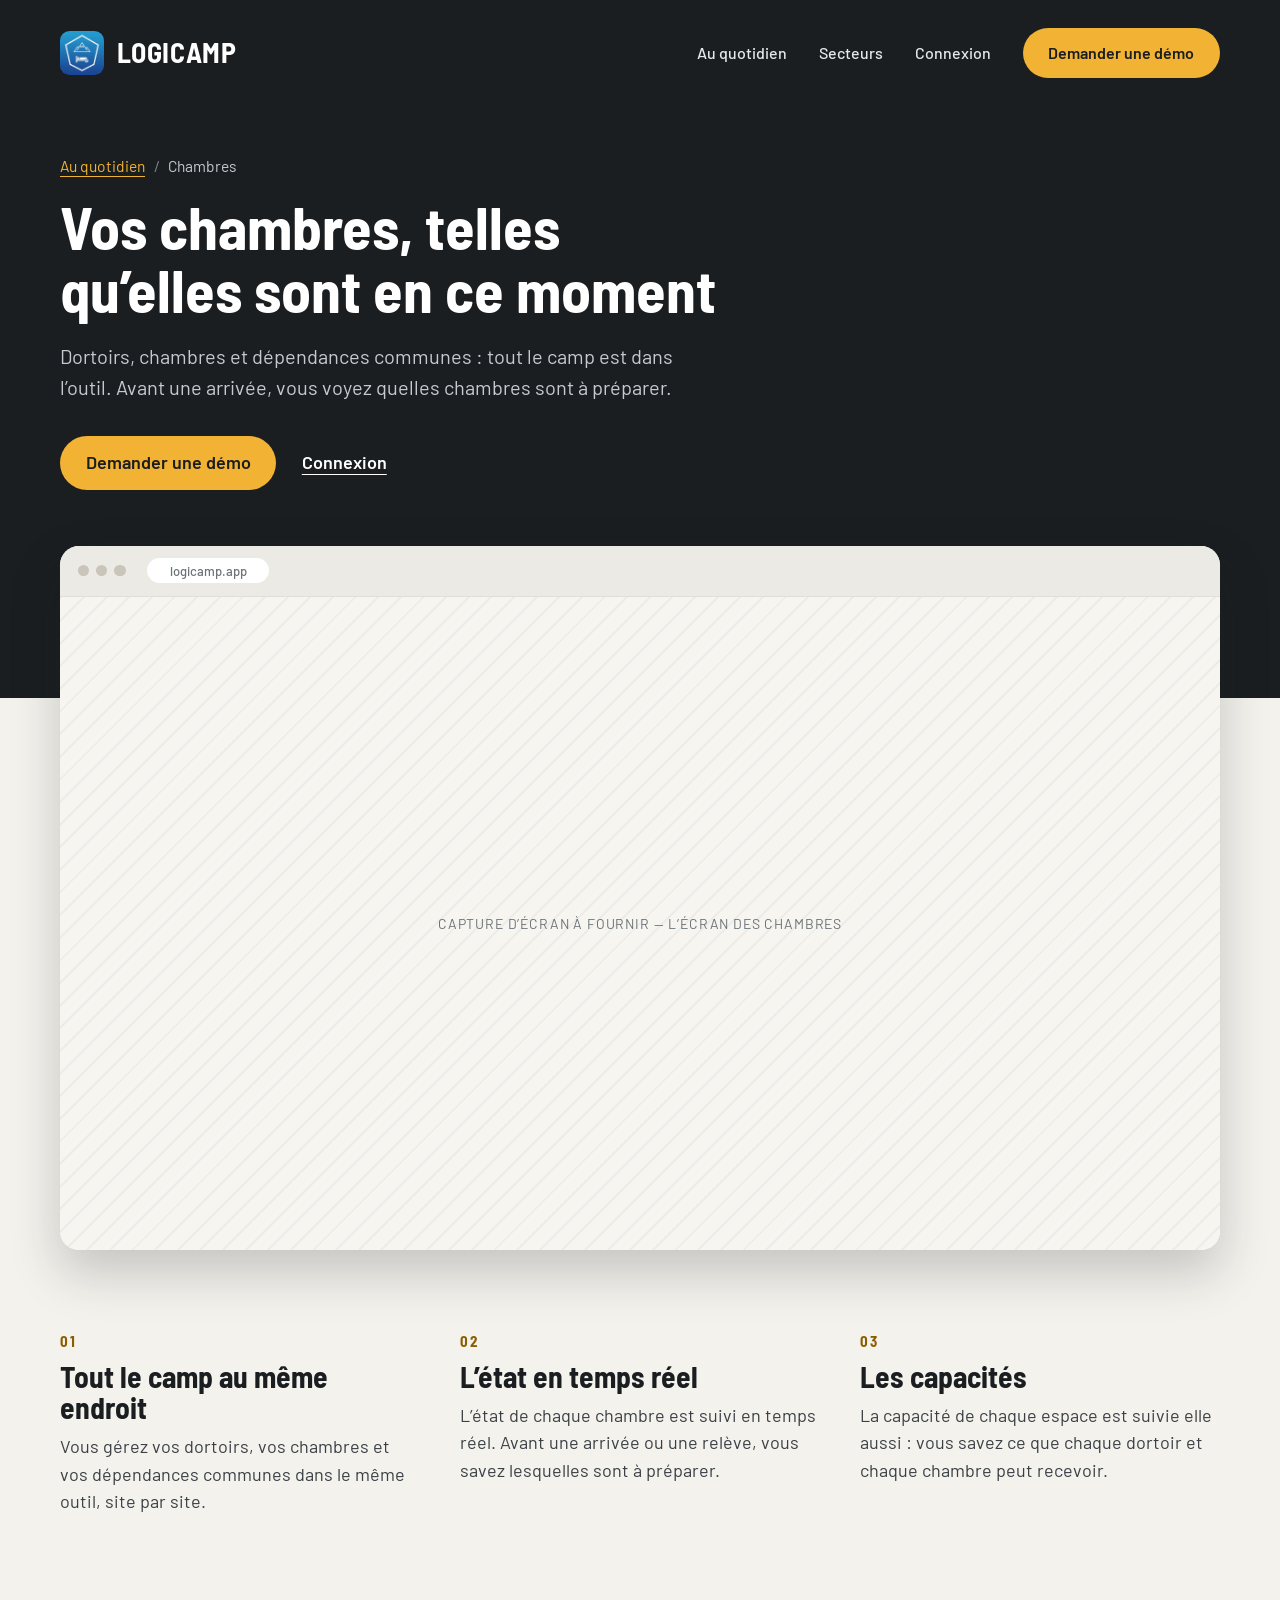
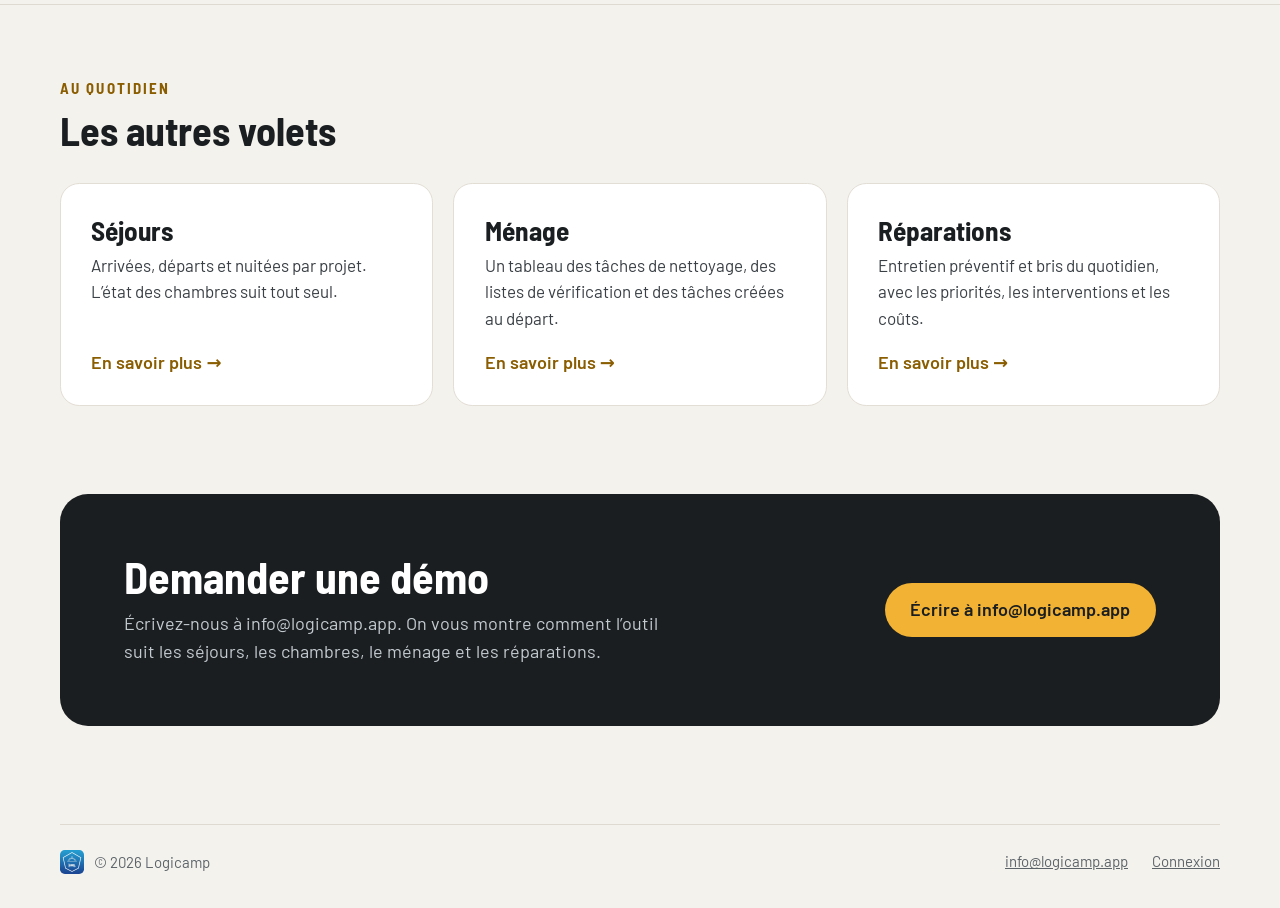
==== chambres/index.html @ 2a454b2c "Ajouter une page par volet et enrichir les descriptions La bande « Au quotidien » de l'accueil passe" ====
<!DOCTYPE html>
<html lang="fr-CA">
<head>
  <meta charset="utf-8">
  <meta name="viewport" content="width=device-width, initial-scale=1">

  <title>Chambres — Logicamp</title>
  <meta name="description" content="Gestion des chambres dans Logicamp : dortoirs, chambres et dépendances communes, avec le suivi en temps réel des états et des capacités.">
  <link rel="canonical" href="https://logicamp.ca/chambres/">
  <meta name="theme-color" content="#1a1e21">
  <link rel="icon" type="image/png" sizes="192x192" href="/images/logo-logicamp.png">
  <link rel="apple-touch-icon" href="/images/logo-logicamp.png">

  <meta property="og:type" content="website">
  <meta property="og:locale" content="fr_CA">
  <meta property="og:site_name" content="Logicamp">
  <meta property="og:url" content="https://logicamp.ca/chambres/">
  <meta property="og:title" content="Chambres — Logicamp">
  <meta property="og:description" content="Gestion des chambres dans Logicamp : dortoirs, chambres et dépendances communes, avec le suivi en temps réel des états et des capacités.">

  <link rel="preload" href="/fonts/barlow-semi-condensed-latin-700-normal.woff2" as="font" type="font/woff2" crossorigin>
  <link rel="preload" href="/fonts/barlow-latin-400-normal.woff2" as="font" type="font/woff2" crossorigin>
  <link rel="stylesheet" href="/styles.css">
</head>
<body>

  <header class="entete-fond">
    <div class="entete contenu">
      <a class="marque" href="/"><img class="marque__logo" src="/images/logo-logicamp.png" alt="" width="44" height="44">Logicamp</a>
      <nav class="navigation" aria-label="Navigation principale">
        <a href="/#quotidien">Au quotidien</a>
        <a href="/#secteurs">Secteurs</a>
        <a href="https://logicamp.app">Connexion</a>
        <a class="pilule" href="mailto:info@logicamp.app">Demander une démo</a>
      </nav>
    </div>
  </header>

  <main id="contenu">
    <div class="haut haut--volet">
      <section class="volet-tete contenu">
        <p class="fil"><a href="/#quotidien">Au quotidien</a> <span aria-hidden="true">/</span> Chambres</p>
        <h1>Vos chambres, telles qu’elles sont en ce moment</h1>
        <p class="volet-tete__chapo">Dortoirs, chambres et dépendances communes : tout le camp est dans l’outil. Avant une arrivée, vous voyez quelles chambres sont à préparer.</p>
        <div class="accueil__actions">
          <a class="pilule" href="mailto:info@logicamp.app">Demander une démo</a>
          <a class="lien-clair" href="https://logicamp.app">Connexion</a>
        </div>
      </section>
    </div>

    <section class="capture contenu" aria-label="Aperçu de l’application">
      <!-- Capture à fournir : remplacer le <div class="capture__vide"> par
           <img class="capture__image" src="/images/captures/chambres.webp" alt="…"> -->
      <figure class="capture__cadre">
        <div class="capture__barre" aria-hidden="true"><span></span><span></span><span></span><b>logicamp.app</b></div>
        <div class="capture__vide" role="img" aria-label="Capture d’écran à fournir : l’écran des chambres">Capture d’écran à fournir — l’écran des chambres</div>
      </figure>
    </section>

    <section class="points contenu" aria-label="Chambres en détail">
        <article class="point">
          <p class="surtitre">01</p>
          <h2>Tout le camp au même endroit</h2>
          <p>Vous gérez vos dortoirs, vos chambres et vos dépendances communes dans le même outil, site par site.</p>
        </article>
        <article class="point">
          <p class="surtitre">02</p>
          <h2>L’état en temps réel</h2>
          <p>L’état de chaque chambre est suivi en temps réel. Avant une arrivée ou une relève, vous savez lesquelles sont à préparer.</p>
        </article>
        <article class="point">
          <p class="surtitre">03</p>
          <h2>Les capacités</h2>
          <p>La capacité de chaque espace est suivie elle aussi : vous savez ce que chaque dortoir et chaque chambre peut recevoir.</p>
        </article>
    </section>

    <section class="autres" aria-labelledby="titre-autres">
      <div class="contenu">
        <p class="surtitre">Au quotidien</p>
        <h2 id="titre-autres">Les autres volets</h2>
        <div class="autres__grille">
          <a class="volet volet--carte" href="/sejours/">
            <h3>Séjours</h3>
            <p>Arrivées, départs et nuitées par projet. L’état des chambres suit tout seul.</p>
            <span class="volet__suite">En savoir plus</span>
          </a>
          <a class="volet volet--carte" href="/menage/">
            <h3>Ménage</h3>
            <p>Un tableau des tâches de nettoyage, des listes de vérification et des tâches créées au départ.</p>
            <span class="volet__suite">En savoir plus</span>
          </a>
          <a class="volet volet--carte" href="/reparations/">
            <h3>Réparations</h3>
            <p>Entretien préventif et bris du quotidien, avec les priorités, les interventions et les coûts.</p>
            <span class="volet__suite">En savoir plus</span>
          </a>
        </div>
      </div>
    </section>

    <section class="contenu" aria-labelledby="titre-demo">
      <div class="appel">
        <div>
          <h2 id="titre-demo">Demander une démo</h2>
          <p>Écrivez-nous à info@logicamp.app. On vous montre comment l’outil suit les séjours, les chambres, le ménage et les réparations.</p>
        </div>
        <a class="pilule" href="mailto:info@logicamp.app">Écrire à info@logicamp.app</a>
      </div>
    </section>
  </main>

  <footer class="pied contenu">
    <span class="pied__marque"><img src="/images/logo-logicamp.png" alt="" width="24" height="24">© 2026 Logicamp</span>
    <span class="pied__liens">
      <a href="mailto:info@logicamp.app">info@logicamp.app</a>
      <a href="https://logicamp.app">Connexion</a>
    </span>
  </footer>

</body>
</html>
---- styles.css ----
/* Polices Barlow, hébergées sur place (licence SIL OFL, voir fonts/LICENSE-Barlow.txt). */
@font-face {
  font-family: "Barlow";
  font-style: normal;
  font-weight: 400;
  font-display: swap;
  src: url("fonts/barlow-latin-400-normal.woff2") format("woff2");
}

@font-face {
  font-family: "Barlow";
  font-style: normal;
  font-weight: 500;
  font-display: swap;
  src: url("fonts/barlow-latin-500-normal.woff2") format("woff2");
}

@font-face {
  font-family: "Barlow";
  font-style: normal;
  font-weight: 600;
  font-display: swap;
  src: url("fonts/barlow-latin-600-normal.woff2") format("woff2");
}

@font-face {
  font-family: "Barlow Semi Condensed";
  font-style: normal;
  font-weight: 700;
  font-display: swap;
  src: url("fonts/barlow-semi-condensed-latin-700-normal.woff2") format("woff2");
}

:root {
  --nuit: #1a1e21;
  --ambre: #f2b233;
  --ambre-fonce: #8a5d00;
  --craie: #f4f2ed;
  --texte: #3a4045;
  --texte-sur-nuit: #c4cbd0;
  --trait: #e2ded5;
  --titres: "Barlow Semi Condensed", "Arial Narrow", Arial, sans-serif;
  --courant: "Barlow", system-ui, -apple-system, "Segoe UI", Arial, sans-serif;
}

*,
*::before,
*::after {
  box-sizing: border-box;
}

html {
  scroll-behavior: smooth;
  -webkit-text-size-adjust: 100%;
}

body {
  margin: 0;
  font-family: var(--courant);
  font-size: 1.125rem;
  line-height: 1.55;
  color: var(--texte);
  background: var(--craie);
}

h1,
h2,
h3,
p,
figure {
  margin: 0;
}

h1,
h2,
h3 {
  font-family: var(--titres);
  font-weight: 700;
  line-height: 1.05;
  color: var(--nuit);
}

a:focus-visible {
  outline: 3px solid var(--ambre);
  outline-offset: 3px;
  border-radius: 6px;
}

.contenu {
  width: 100%;
  max-width: 77.5rem;
  margin: 0 auto;
  padding-left: 2.5rem;
  padding-right: 2.5rem;
}

.visuellement-cache {
  position: absolute;
  width: 1px;
  height: 1px;
  overflow: hidden;
  clip-path: inset(50%);
  white-space: nowrap;
}

.surtitre {
  font-family: var(--titres);
  font-weight: 700;
  font-size: 0.9375rem;
  letter-spacing: 0.14em;
  text-transform: uppercase;
  color: var(--ambre-fonce);
}

/* Boutons */

.pilule {
  display: inline-block;
  padding: 0.8rem 1.6rem;
  border-radius: 999px;
  background: var(--ambre);
  color: var(--nuit);
  font-weight: 600;
  text-decoration: none;
  transition: background-color 0.15s ease;
}

.pilule:hover {
  background: #ffc44d;
}

/* Bloc sombre : en-tête et accueil */

.haut {
  background: var(--nuit);
  color: #fff;
  padding-bottom: 9.5rem;
}

.entete-fond {
  background: var(--nuit);
}

.entete {
  display: flex;
  align-items: center;
  justify-content: space-between;
  flex-wrap: wrap;
  gap: 1rem 2rem;
  padding-top: 1.75rem;
  padding-bottom: 1.75rem;
}

.marque {
  display: inline-flex;
  align-items: center;
  gap: 0.8rem;
  font-family: var(--titres);
  font-weight: 700;
  font-size: 1.75rem;
  letter-spacing: 0.02em;
  text-transform: uppercase;
  color: #fff;
  text-decoration: none;
}

.marque__logo {
  width: 2.75rem;
  height: 2.75rem;
  border-radius: 0.6rem;
}

.navigation {
  display: flex;
  align-items: center;
  flex-wrap: wrap;
  gap: 0.75rem 2rem;
  font-size: 1rem;
  font-weight: 500;
}

.navigation a:not(.pilule) {
  color: #e6e9eb;
  text-decoration: none;
}

.navigation a:not(.pilule):hover {
  color: var(--ambre);
}

.accueil {
  display: grid;
  grid-template-columns: 1fr 1.08fr;
  gap: 4rem;
  align-items: center;
  padding-top: 3.5rem;
}

.accueil h1 {
  font-size: clamp(2.6rem, 5.4vw, 4.25rem);
  color: #fff;
  text-wrap: balance;
}

.accueil h1 em {
  font-style: normal;
  color: var(--ambre);
}

.accueil__sous-titre {
  margin-top: 1.5rem;
  font-size: 1.375rem;
  font-weight: 500;
  line-height: 1.4;
}

.accueil__intro {
  margin-top: 0.9rem;
  max-width: 32.5rem;
  font-size: 1.1875rem;
  color: var(--texte-sur-nuit);
}

.accueil__actions {
  display: flex;
  align-items: center;
  flex-wrap: wrap;
  gap: 1rem 1.6rem;
  margin-top: 2.1rem;
}

.lien-clair {
  color: #fff;
  font-weight: 600;
  text-underline-offset: 5px;
}

.lien-clair:hover {
  color: var(--ambre);
}

/* Photos */

.mosaique {
  display: grid;
  grid-template-columns: 1fr 1fr;
  gap: 1rem;
  height: 32.2rem;
}

.cadre {
  position: relative;
  min-height: 0;
}

.cadre .photo {
  height: 100%;
}

.photo {
  display: block;
  width: 100%;
  border-radius: 1.4rem;
  object-fit: cover;
  background: #3a4349;
}

/* Cadrage de chaque photo dans son emplacement. */
.photo--camp {
  object-position: 66% center;
}

.photo--releve {
  object-position: 68% center;
}

.photo--minier {
  object-position: center 40%;
}

.photo--civil {
  object-position: center 25%;
}

.etiquette {
  position: absolute;
  top: 1.1rem;
  left: 1.1rem;
  padding: 0.4rem 1.1rem;
  border-radius: 999px;
  background: rgba(255, 255, 255, 0.94);
  color: var(--nuit);
  font-weight: 600;
  font-size: 1.0625rem;
}

/* Bande « Au quotidien », à cheval sur le bloc sombre */

.bande {
  position: relative;
  margin-top: -5.75rem;
}

.bande__carte {
  display: grid;
  grid-template-columns: repeat(4, 1fr);
  border-radius: 1.4rem;
  background: #fff;
  box-shadow: 0 18px 40px rgba(26, 30, 33, 0.1);
  overflow: hidden;
}

/* Un volet « Au quotidien » : toute la carte est un lien vers sa page. */
.volet {
  display: flex;
  flex-direction: column;
  padding: 2rem 1.9rem 1.8rem;
  border-left: 1px solid var(--trait);
  color: var(--texte);
  text-decoration: none;
  transition: background-color 0.15s ease;
}

.volet:first-child {
  border-left: 0;
}

.volet:hover {
  background: #faf8f3;
}

.volet:focus-visible {
  outline-offset: -3px;
  border-radius: 1.2rem;
}

.volet h3 {
  font-size: 1.7rem;
}

.volet p {
  margin-top: 0.5rem;
  margin-bottom: 1.1rem;
  font-size: 1.0625rem;
}

.volet__suite {
  margin-top: auto;
  font-weight: 600;
  color: var(--ambre-fonce);
}

.volet__suite::after {
  content: "\00a0→";
  display: inline-block;
  transition: transform 0.15s ease;
}

.volet:hover .volet__suite::after {
  transform: translateX(0.25rem);
}

/* Secteurs */

.secteurs {
  padding: 6rem 0 6.5rem;
}

.secteurs h2 {
  margin-top: 0.5rem;
  font-size: clamp(2.1rem, 4vw, 3rem);
}

.cartes {
  display: grid;
  grid-template-columns: repeat(3, 1fr);
  gap: 1.5rem;
  margin-top: 2.5rem;
}

.carte .photo {
  height: 14.4rem;
}

.carte h3 {
  margin-top: 1.25rem;
  font-size: 1.75rem;
}

.carte p {
  margin-top: 0.4rem;
  font-size: 1.09rem;
}

/* Appel à la démo */

.appel {
  display: flex;
  align-items: center;
  justify-content: space-between;
  flex-wrap: wrap;
  gap: 1.75rem 2.5rem;
  margin-bottom: 4.5rem;
  padding: 3.75rem 4rem;
  border-radius: 1.75rem;
  background: var(--nuit);
  color: #fff;
}

.appel h2 {
  font-size: clamp(2rem, 3.6vw, 2.75rem);
  color: #fff;
}

.appel p {
  margin-top: 0.6rem;
  max-width: 35rem;
  color: var(--texte-sur-nuit);
}

/* Pages de volets (séjours, chambres, ménage, réparations) */

.haut--volet {
  padding-bottom: 13rem;
}

.volet-tete {
  padding-top: 3rem;
}

.fil {
  font-size: 0.975rem;
  color: var(--texte-sur-nuit);
}

.fil a {
  color: var(--ambre);
  text-underline-offset: 4px;
}

.fil span {
  margin: 0 0.35rem;
  opacity: 0.6;
}

.volet-tete h1 {
  margin-top: 1rem;
  max-width: 46rem;
  font-size: clamp(2.4rem, 5vw, 3.75rem);
  color: #fff;
  text-wrap: balance;
}

.volet-tete__chapo {
  margin-top: 1.25rem;
  max-width: 41rem;
  font-size: 1.25rem;
  color: var(--texte-sur-nuit);
}

.capture {
  position: relative;
  margin-top: -9.5rem;
}

.capture__cadre {
  overflow: hidden;
  border-radius: 1.2rem;
  background: #fff;
  box-shadow: 0 22px 50px rgba(26, 30, 33, 0.22);
}

.capture__barre {
  display: flex;
  align-items: center;
  gap: 0.45rem;
  padding: 0.8rem 1.1rem;
  background: #eceae4;
  border-bottom: 1px solid var(--trait);
}

.capture__barre span {
  width: 0.7rem;
  height: 0.7rem;
  border-radius: 50%;
  background: #c9c5ba;
}

.capture__barre b {
  margin-left: 0.9rem;
  padding: 0.15rem 1.4rem;
  border-radius: 999px;
  background: #fff;
  font-size: 0.8125rem;
  font-weight: 500;
  color: #6b7379;
}

.capture__image {
  display: block;
  width: 100%;
  height: auto;
}

/* Emplacement temporaire, en attendant la vraie capture d'écran. */
.capture__vide {
  display: grid;
  place-items: center;
  aspect-ratio: 16 / 9;
  padding: 1.5rem;
  background: repeating-linear-gradient(135deg, rgba(26, 30, 33, 0.045) 0 2px, transparent 2px 16px), #f7f5f0;
  font-size: 0.875rem;
  letter-spacing: 0.06em;
  text-transform: uppercase;
  text-align: center;
  color: #6b7379;
}

.points {
  display: grid;
  grid-template-columns: repeat(3, 1fr);
  gap: 2.5rem;
  padding-top: 5rem;
  padding-bottom: 5.5rem;
}

.point h2 {
  margin-top: 0.5rem;
  font-size: 1.85rem;
}

.point p:last-child {
  margin-top: 0.6rem;
}

.autres {
  padding: 4.5rem 0 5.5rem;
  border-top: 1px solid #dedad2;
}

.autres h2 {
  margin-top: 0.5rem;
  font-size: clamp(1.9rem, 3.4vw, 2.5rem);
}

.autres__grille {
  display: grid;
  grid-template-columns: repeat(3, 1fr);
  gap: 1.25rem;
  margin-top: 2rem;
}

.volet--carte {
  border: 1px solid var(--trait);
  border-radius: 1.2rem;
  background: #fff;
}

.volet--carte:first-child {
  border-left: 1px solid var(--trait);
}

/* Pied de page */

.pied {
  display: flex;
  justify-content: space-between;
  flex-wrap: wrap;
  gap: 0.5rem 2rem;
  padding-top: 1.6rem;
  padding-bottom: 2.1rem;
  font-size: 0.9375rem;
  color: #5c646a;
}

.pied::before {
  content: "";
  flex-basis: 100%;
  border-top: 1px solid #dedad2;
  margin-bottom: 1.1rem;
}

.pied__marque {
  display: inline-flex;
  align-items: center;
  gap: 0.6rem;
}

.pied__marque img {
  border-radius: 0.3rem;
}

.pied__liens {
  display: flex;
  flex-wrap: wrap;
  gap: 0.5rem 1.5rem;
}

.pied a {
  color: inherit;
}

/* Écrans moyens et petits */

@media (max-width: 62rem) {
  .accueil {
    grid-template-columns: 1fr;
    gap: 3rem;
  }

  .mosaique {
    height: 26rem;
  }

  .bande__carte {
    grid-template-columns: 1fr 1fr;
  }

  .bande__carte .volet:nth-child(odd) {
    border-left: 0;
  }

  .bande__carte .volet:nth-child(n + 3) {
    border-top: 1px solid var(--trait);
  }

  .cartes,
  .points,
  .autres__grille {
    grid-template-columns: 1fr;
  }

  .points {
    gap: 2.25rem;
    padding-top: 3.5rem;
    padding-bottom: 4rem;
  }

  .carte .photo {
    height: auto;
    aspect-ratio: 16 / 9;
  }
}

@media (max-width: 36rem) {
  body {
    font-size: 1.0625rem;
  }

  .contenu {
    padding-left: 1.25rem;
    padding-right: 1.25rem;
  }

  .haut {
    padding-bottom: 8rem;
  }

  .accueil {
    padding-top: 1.75rem;
  }

  .navigation {
    gap: 0.6rem 1.25rem;
  }

  .mosaique {
    height: 17rem;
    gap: 0.6rem;
  }

  .photo {
    border-radius: 1rem;
  }

  .etiquette {
    top: 0.7rem;
    left: 0.7rem;
    padding: 0.3rem 0.85rem;
    font-size: 0.95rem;
  }

  .bande__carte {
    grid-template-columns: 1fr;
  }

  .bande__carte .volet {
    border-left: 0;
    border-top: 1px solid var(--trait);
  }

  .bande__carte .volet:first-child {
    border-top: 0;
  }

  .haut--volet {
    padding-bottom: 8rem;
  }

  .volet-tete {
    padding-top: 1.5rem;
  }

  .capture {
    margin-top: -5.5rem;
  }

  .capture__barre b {
    display: none;
  }

  .secteurs {
    padding: 4rem 0 4.5rem;
  }

  .appel {
    padding: 2.5rem 1.75rem;
  }
}

@media (prefers-reduced-motion: reduce) {
  html {
    scroll-behavior: auto;
  }

  .pilule,
  .volet,
  .volet__suite::after {
    transition: none;
  }
}
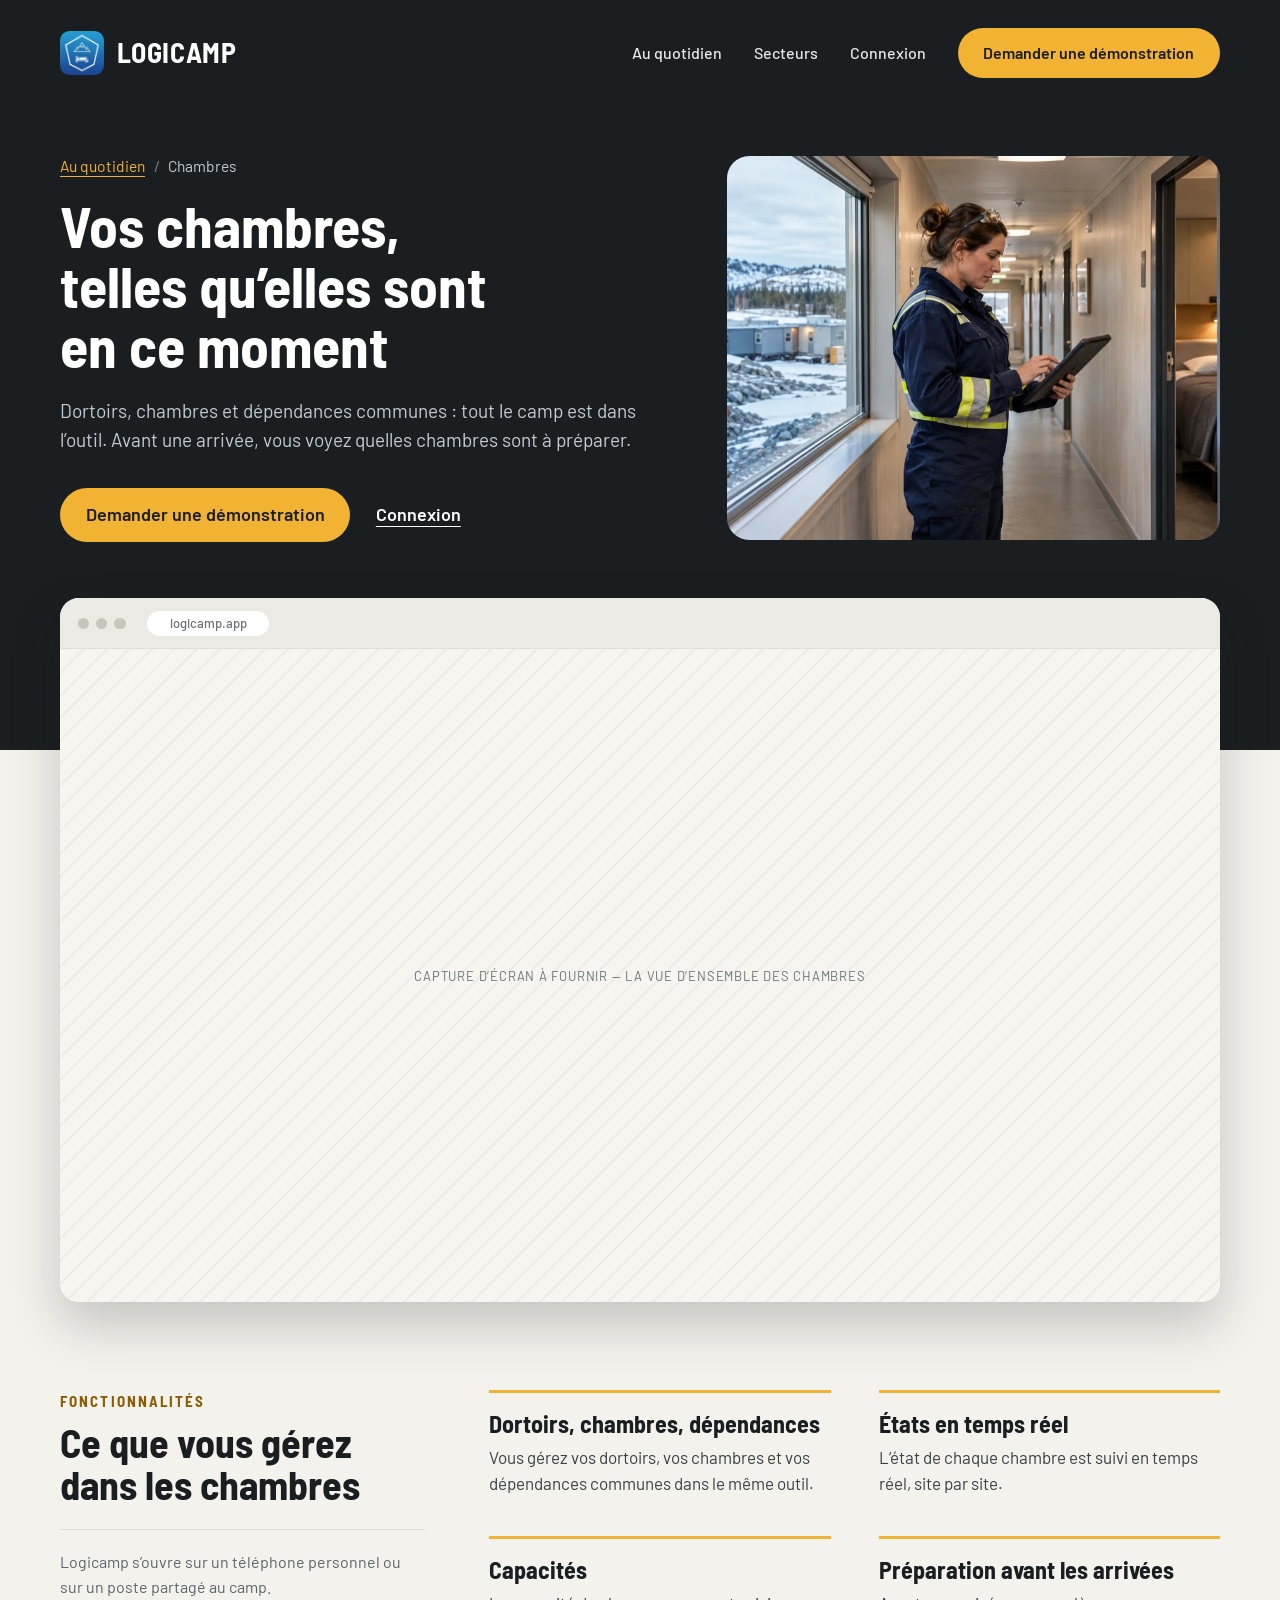
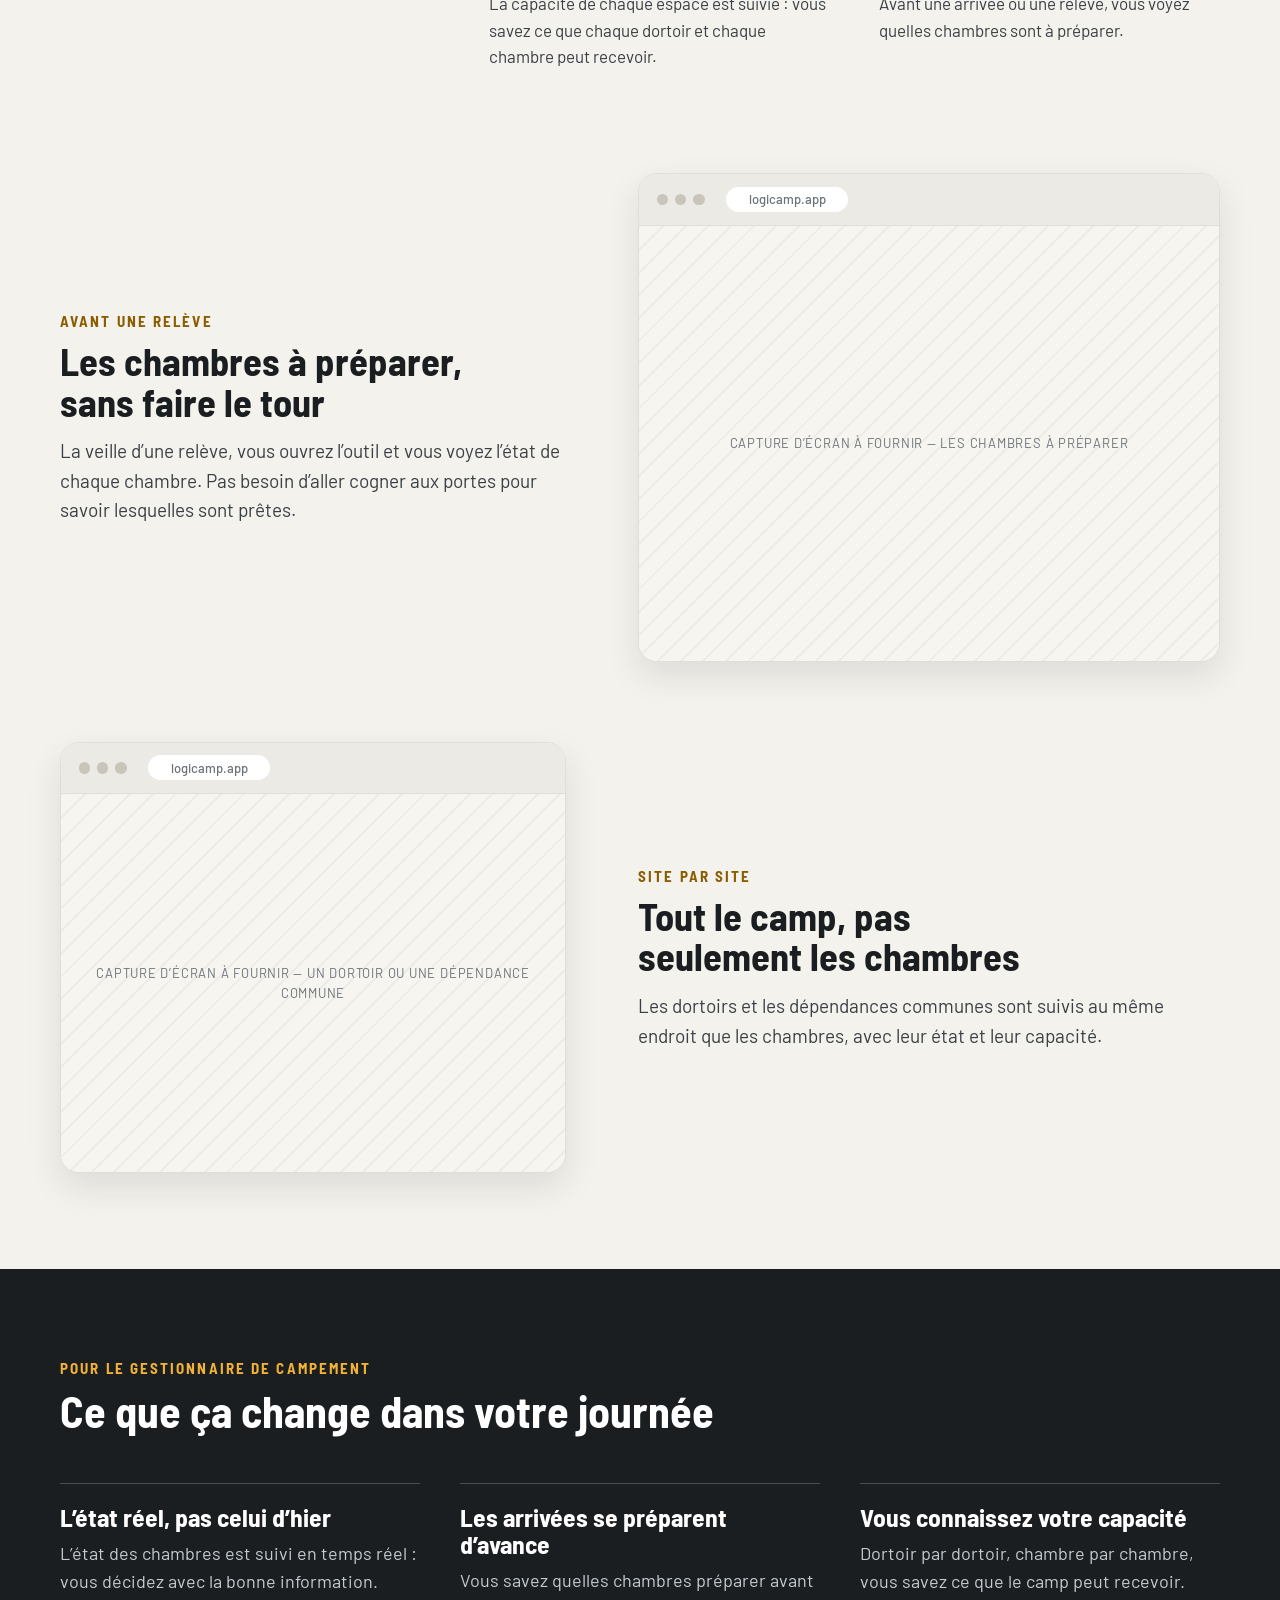
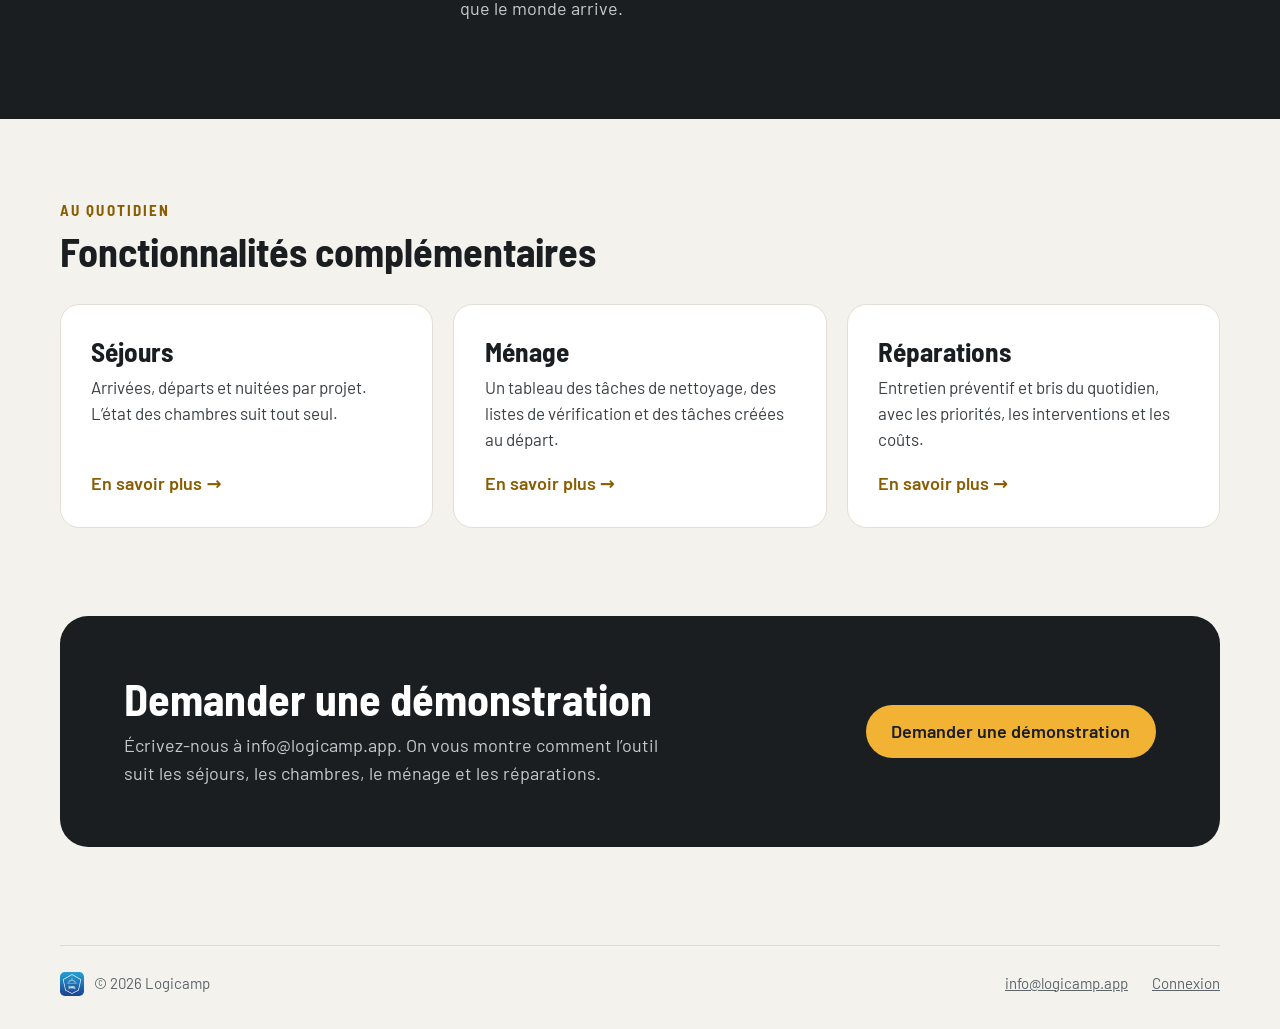
==== commit a7e87a31: "Bonifier les quatre pages de volets Chaque page (séjours, chambres, ménage, réparations) présente ma" ====
--- a/chambres/index.html
+++ b/chambres/index.html
@@ -31,7 +31,7 @@
         <a href="/#quotidien">Au quotidien</a>
         <a href="/#secteurs">Secteurs</a>
         <a href="https://logicamp.app">Connexion</a>
-        <a class="pilule" href="mailto:info@logicamp.app">Demander une démo</a>
+        <a class="pilule" href="mailto:info@logicamp.app">Demander une démonstration</a>
       </nav>
     </div>
   </header>
@@ -39,47 +39,110 @@
   <main id="contenu">
     <div class="haut haut--volet">
       <section class="volet-tete contenu">
-        <p class="fil"><a href="/#quotidien">Au quotidien</a> <span aria-hidden="true">/</span> Chambres</p>
-        <h1>Vos chambres, telles qu’elles sont en ce moment</h1>
-        <p class="volet-tete__chapo">Dortoirs, chambres et dépendances communes : tout le camp est dans l’outil. Avant une arrivée, vous voyez quelles chambres sont à préparer.</p>
-        <div class="accueil__actions">
-          <a class="pilule" href="mailto:info@logicamp.app">Demander une démo</a>
-          <a class="lien-clair" href="https://logicamp.app">Connexion</a>
+        <div class="volet-tete__texte">
+          <p class="fil"><a href="/#quotidien">Au quotidien</a> <span aria-hidden="true">/</span> Chambres</p>
+          <h1>Vos chambres, telles qu’elles sont en ce moment</h1>
+          <p class="volet-tete__chapo">Dortoirs, chambres et dépendances communes : tout le camp est dans l’outil. Avant une arrivée, vous voyez quelles chambres sont à préparer.</p>
+          <div class="accueil__actions">
+            <a class="pilule" href="mailto:info@logicamp.app">Demander une démonstration</a>
+            <a class="lien-clair" href="https://logicamp.app">Connexion</a>
+          </div>
         </div>
+        <figure class="volet-tete__photo">
+          <img class="photo photo--camp-large" src="/images/gestionnaire-camp.webp" width="1448" height="1086" fetchpriority="high" alt="Gestionnaire de camp qui consulte une tablette dans le corridor des chambres">
+        </figure>
       </section>
     </div>
 
     <section class="capture contenu" aria-label="Aperçu de l’application">
-      <!-- Capture à fournir : remplacer le <div class="capture__vide"> par
-           <img class="capture__image" src="/images/captures/chambres.webp" alt="…"> -->
-      <figure class="capture__cadre">
-        <div class="capture__barre" aria-hidden="true"><span></span><span></span><span></span><b>logicamp.app</b></div>
-        <div class="capture__vide" role="img" aria-label="Capture d’écran à fournir : l’écran des chambres">Capture d’écran à fournir — l’écran des chambres</div>
-      </figure>
+        <figure class="capture__cadre">
+          <!-- Capture à fournir : remplacer le <div class="capture__vide"> par
+               <img class="capture__image" src="/images/captures/chambres-1.webp" alt="…"> -->
+          <div class="capture__barre" aria-hidden="true"><span></span><span></span><span></span><b>logicamp.app</b></div>
+          <div class="capture__vide" role="img" aria-label="Capture d’écran à fournir : la vue d’ensemble des chambres">Capture d’écran à fournir — la vue d’ensemble des chambres</div>
+        </figure>
     </section>
 
-    <section class="points contenu" aria-label="Chambres en détail">
-        <article class="point">
-          <p class="surtitre">01</p>
-          <h2>Tout le camp au même endroit</h2>
-          <p>Vous gérez vos dortoirs, vos chambres et vos dépendances communes dans le même outil, site par site.</p>
-        </article>
-        <article class="point">
-          <p class="surtitre">02</p>
-          <h2>L’état en temps réel</h2>
-          <p>L’état de chaque chambre est suivi en temps réel. Avant une arrivée ou une relève, vous savez lesquelles sont à préparer.</p>
-        </article>
-        <article class="point">
-          <p class="surtitre">03</p>
-          <h2>Les capacités</h2>
-          <p>La capacité de chaque espace est suivie elle aussi : vous savez ce que chaque dortoir et chaque chambre peut recevoir.</p>
-        </article>
+    <section class="fonctions contenu" aria-labelledby="titre-fonctions">
+      <div class="fonctions__tete">
+        <p class="surtitre">Fonctionnalités</p>
+        <h2 id="titre-fonctions">Ce que vous gérez dans les chambres</h2>
+        <p class="fonctions__acces">Logicamp s’ouvre sur un téléphone personnel ou sur un poste partagé au camp.</p>
+      </div>
+      <div class="fonctions__grille">
+          <article class="fonction">
+            <h3>Dortoirs, chambres, dépendances</h3>
+            <p>Vous gérez vos dortoirs, vos chambres et vos dépendances communes dans le même outil.</p>
+          </article>
+          <article class="fonction">
+            <h3>États en temps réel</h3>
+            <p>L’état de chaque chambre est suivi en temps réel, site par site.</p>
+          </article>
+          <article class="fonction">
+            <h3>Capacités</h3>
+            <p>La capacité de chaque espace est suivie : vous savez ce que chaque dortoir et chaque chambre peut recevoir.</p>
+          </article>
+          <article class="fonction">
+            <h3>Préparation avant les arrivées</h3>
+            <p>Avant une arrivée ou une relève, vous voyez quelles chambres sont à préparer.</p>
+          </article>
+      </div>
+    </section>
+
+    <section class="apercus contenu" aria-label="Chambres dans l’application">
+      <div class="apercu">
+        <div class="apercu__texte">
+          <p class="surtitre">Avant une relève</p>
+          <h2>Les chambres à préparer, sans faire le tour</h2>
+          <p>La veille d’une relève, vous ouvrez l’outil et vous voyez l’état de chaque chambre. Pas besoin d’aller cogner aux portes pour savoir lesquelles sont prêtes.</p>
+        </div>
+        <figure class="capture__cadre capture__cadre--petit">
+          <!-- Capture à fournir : remplacer le <div class="capture__vide"> par
+               <img class="capture__image" src="/images/captures/chambres-2.webp" alt="…"> -->
+          <div class="capture__barre" aria-hidden="true"><span></span><span></span><span></span><b>logicamp.app</b></div>
+          <div class="capture__vide" role="img" aria-label="Capture d’écran à fournir : les chambres à préparer">Capture d’écran à fournir — les chambres à préparer</div>
+        </figure>
+      </div>
+      <div class="apercu apercu--inverse">
+        <div class="apercu__texte">
+          <p class="surtitre">Site par site</p>
+          <h2>Tout le camp, pas seulement les chambres</h2>
+          <p>Les dortoirs et les dépendances communes sont suivis au même endroit que les chambres, avec leur état et leur capacité.</p>
+        </div>
+        <figure class="capture__cadre capture__cadre--petit">
+          <!-- Capture à fournir : remplacer le <div class="capture__vide"> par
+               <img class="capture__image" src="/images/captures/chambres-3.webp" alt="…"> -->
+          <div class="capture__barre" aria-hidden="true"><span></span><span></span><span></span><b>logicamp.app</b></div>
+          <div class="capture__vide" role="img" aria-label="Capture d’écran à fournir : un dortoir ou une dépendance commune">Capture d’écran à fournir — un dortoir ou une dépendance commune</div>
+        </figure>
+      </div>
+    </section>
+
+    <section class="avantages" aria-labelledby="titre-avantages">
+      <div class="contenu">
+        <p class="surtitre surtitre--clair">Pour le gestionnaire de campement</p>
+        <h2 id="titre-avantages">Ce que ça change dans votre journée</h2>
+        <div class="avantages__grille">
+          <article class="avantage">
+            <h3>L’état réel, pas celui d’hier</h3>
+            <p>L’état des chambres est suivi en temps réel : vous décidez avec la bonne information.</p>
+          </article>
+          <article class="avantage">
+            <h3>Les arrivées se préparent d’avance</h3>
+            <p>Vous savez quelles chambres préparer avant que le monde arrive.</p>
+          </article>
+          <article class="avantage">
+            <h3>Vous connaissez votre capacité</h3>
+            <p>Dortoir par dortoir, chambre par chambre, vous savez ce que le camp peut recevoir.</p>
+          </article>
+        </div>
+      </div>
     </section>
 
     <section class="autres" aria-labelledby="titre-autres">
       <div class="contenu">
         <p class="surtitre">Au quotidien</p>
-        <h2 id="titre-autres">Les autres volets</h2>
+        <h2 id="titre-autres">Fonctionnalités complémentaires</h2>
         <div class="autres__grille">
           <a class="volet volet--carte" href="/sejours/">
             <h3>Séjours</h3>
@@ -103,10 +166,10 @@
     <section class="contenu" aria-labelledby="titre-demo">
       <div class="appel">
         <div>
-          <h2 id="titre-demo">Demander une démo</h2>
+          <h2 id="titre-demo">Demander une démonstration</h2>
           <p>Écrivez-nous à info@logicamp.app. On vous montre comment l’outil suit les séjours, les chambres, le ménage et les réparations.</p>
         </div>
-        <a class="pilule" href="mailto:info@logicamp.app">Écrire à info@logicamp.app</a>
+        <a class="pilule" href="mailto:info@logicamp.app">Demander une démonstration</a>
       </div>
     </section>
   </main>
--- a/styles.css
+++ b/styles.css
@@ -425,6 +425,10 @@
 }
 
 .volet-tete {
+  display: grid;
+  grid-template-columns: 1.1fr 0.9fr;
+  gap: 4rem;
+  align-items: center;
   padding-top: 3rem;
 }
 
@@ -445,18 +449,47 @@
 
 .volet-tete h1 {
   margin-top: 1rem;
-  max-width: 46rem;
-  font-size: clamp(2.4rem, 5vw, 3.75rem);
+  font-size: clamp(2.4rem, 4.6vw, 3.6rem);
   color: #fff;
   text-wrap: balance;
 }
 
 .volet-tete__chapo {
   margin-top: 1.25rem;
-  max-width: 41rem;
-  font-size: 1.25rem;
+  font-size: 1.1875rem;
   color: var(--texte-sur-nuit);
 }
+
+.volet-tete__photo .photo {
+  height: 24rem;
+}
+
+.photo--releve-large {
+  object-position: 40% center;
+}
+
+.photo--camp-large {
+  object-position: 60% 30%;
+}
+
+.photo--civil-large {
+  object-position: 30% 25%;
+}
+
+/* Emplacement temporaire, en attendant la vraie photo. */
+.photo--vide {
+  display: grid;
+  place-items: center;
+  padding: 1.5rem;
+  background: repeating-linear-gradient(135deg, rgba(255, 255, 255, 0.05) 0 2px, transparent 2px 16px), #2b3237;
+  font-size: 0.8125rem;
+  letter-spacing: 0.06em;
+  text-transform: uppercase;
+  text-align: center;
+  color: rgba(255, 255, 255, 0.72);
+}
+
+/* Captures d'écran de l'application, dans un cadre de navigateur. */
 
 .capture {
   position: relative;
@@ -468,6 +501,11 @@
   border-radius: 1.2rem;
   background: #fff;
   box-shadow: 0 22px 50px rgba(26, 30, 33, 0.22);
+}
+
+.capture__cadre--petit {
+  border: 1px solid var(--trait);
+  box-shadow: 0 14px 34px rgba(26, 30, 33, 0.1);
 }
 
 .capture__barre {
@@ -509,33 +547,136 @@
   aspect-ratio: 16 / 9;
   padding: 1.5rem;
   background: repeating-linear-gradient(135deg, rgba(26, 30, 33, 0.045) 0 2px, transparent 2px 16px), #f7f5f0;
-  font-size: 0.875rem;
+  font-size: 0.8125rem;
   letter-spacing: 0.06em;
   text-transform: uppercase;
   text-align: center;
   color: #6b7379;
 }
 
-.points {
+.capture__cadre--petit .capture__vide {
+  aspect-ratio: 4 / 3;
+}
+
+/* Fonctionnalités détaillées */
+
+.fonctions {
+  display: grid;
+  grid-template-columns: 1fr 2fr;
+  gap: 4rem;
+  padding-top: 5.5rem;
+  padding-bottom: 5rem;
+}
+
+.fonctions h2 {
+  margin-top: 0.5rem;
+  font-size: clamp(1.9rem, 3.2vw, 2.5rem);
+  text-wrap: balance;
+}
+
+.fonctions__acces {
+  margin-top: 1.5rem;
+  padding-top: 1.25rem;
+  border-top: 1px solid #dedad2;
+  font-size: 1rem;
+  color: #5c646a;
+}
+
+.fonctions__grille {
+  display: grid;
+  grid-template-columns: 1fr 1fr;
+  gap: 2.5rem 3rem;
+}
+
+.fonction {
+  padding-top: 1.1rem;
+  border-top: 3px solid var(--ambre);
+}
+
+.fonction h3 {
+  font-size: 1.5rem;
+}
+
+.fonction p {
+  margin-top: 0.5rem;
+  font-size: 1.0625rem;
+}
+
+/* Rangées texte + capture */
+
+.apercus {
+  display: grid;
+  gap: 5rem;
+  padding-top: 1.5rem;
+  padding-bottom: 6rem;
+}
+
+.apercu {
+  display: grid;
+  grid-template-columns: 1fr 1.15fr;
+  gap: 4.5rem;
+  align-items: center;
+}
+
+.apercu--inverse .apercu__texte {
+  order: 2;
+}
+
+.apercu h2 {
+  margin-top: 0.5rem;
+  font-size: clamp(1.8rem, 3vw, 2.4rem);
+  text-wrap: balance;
+}
+
+.apercu__texte p:last-child {
+  margin-top: 0.9rem;
+  font-size: 1.1875rem;
+}
+
+/* Avantages pour le gestionnaire */
+
+.avantages {
+  padding: 5.5rem 0 6rem;
+  background: var(--nuit);
+  color: #fff;
+}
+
+.surtitre--clair {
+  color: var(--ambre);
+}
+
+.avantages h2 {
+  margin-top: 0.5rem;
+  font-size: clamp(2rem, 3.6vw, 2.75rem);
+  color: #fff;
+}
+
+.avantages__grille {
   display: grid;
   grid-template-columns: repeat(3, 1fr);
   gap: 2.5rem;
-  padding-top: 5rem;
-  padding-bottom: 5.5rem;
-}
-
-.point h2 {
-  margin-top: 0.5rem;
-  font-size: 1.85rem;
-}
-
-.point p:last-child {
+  margin-top: 3rem;
+}
+
+.avantage {
+  padding-top: 1.25rem;
+  border-top: 1px solid rgba(255, 255, 255, 0.22);
+}
+
+.avantage h3 {
+  font-size: 1.6rem;
+  color: #fff;
+}
+
+.avantage p {
   margin-top: 0.6rem;
-}
+  color: var(--texte-sur-nuit);
+}
+
+/* Liens vers les autres volets */
 
 .autres {
-  padding: 4.5rem 0 5.5rem;
-  border-top: 1px solid #dedad2;
+  padding: 5rem 0 5.5rem;
 }
 
 .autres h2 {
@@ -625,15 +766,44 @@
   }
 
   .cartes,
-  .points,
-  .autres__grille {
+  .autres__grille,
+  .avantages__grille {
     grid-template-columns: 1fr;
   }
 
-  .points {
-    gap: 2.25rem;
-    padding-top: 3.5rem;
-    padding-bottom: 4rem;
+  .volet-tete,
+  .fonctions,
+  .apercu {
+    grid-template-columns: 1fr;
+    gap: 2.5rem;
+  }
+
+  .volet-tete__photo .photo {
+    height: auto;
+    aspect-ratio: 16 / 10;
+  }
+
+  .fonctions {
+    padding-top: 4rem;
+    padding-bottom: 3.5rem;
+  }
+
+  .apercus {
+    gap: 3.5rem;
+    padding-bottom: 4.5rem;
+  }
+
+  .apercu--inverse .apercu__texte {
+    order: 0;
+  }
+
+  .avantages {
+    padding: 4rem 0 4.5rem;
+  }
+
+  .avantages__grille {
+    gap: 2rem;
+    margin-top: 2.25rem;
   }
 
   .carte .photo {
@@ -701,6 +871,11 @@
     padding-top: 1.5rem;
   }
 
+  .fonctions__grille {
+    grid-template-columns: 1fr;
+    gap: 2rem;
+  }
+
   .capture {
     margin-top: -5.5rem;
   }
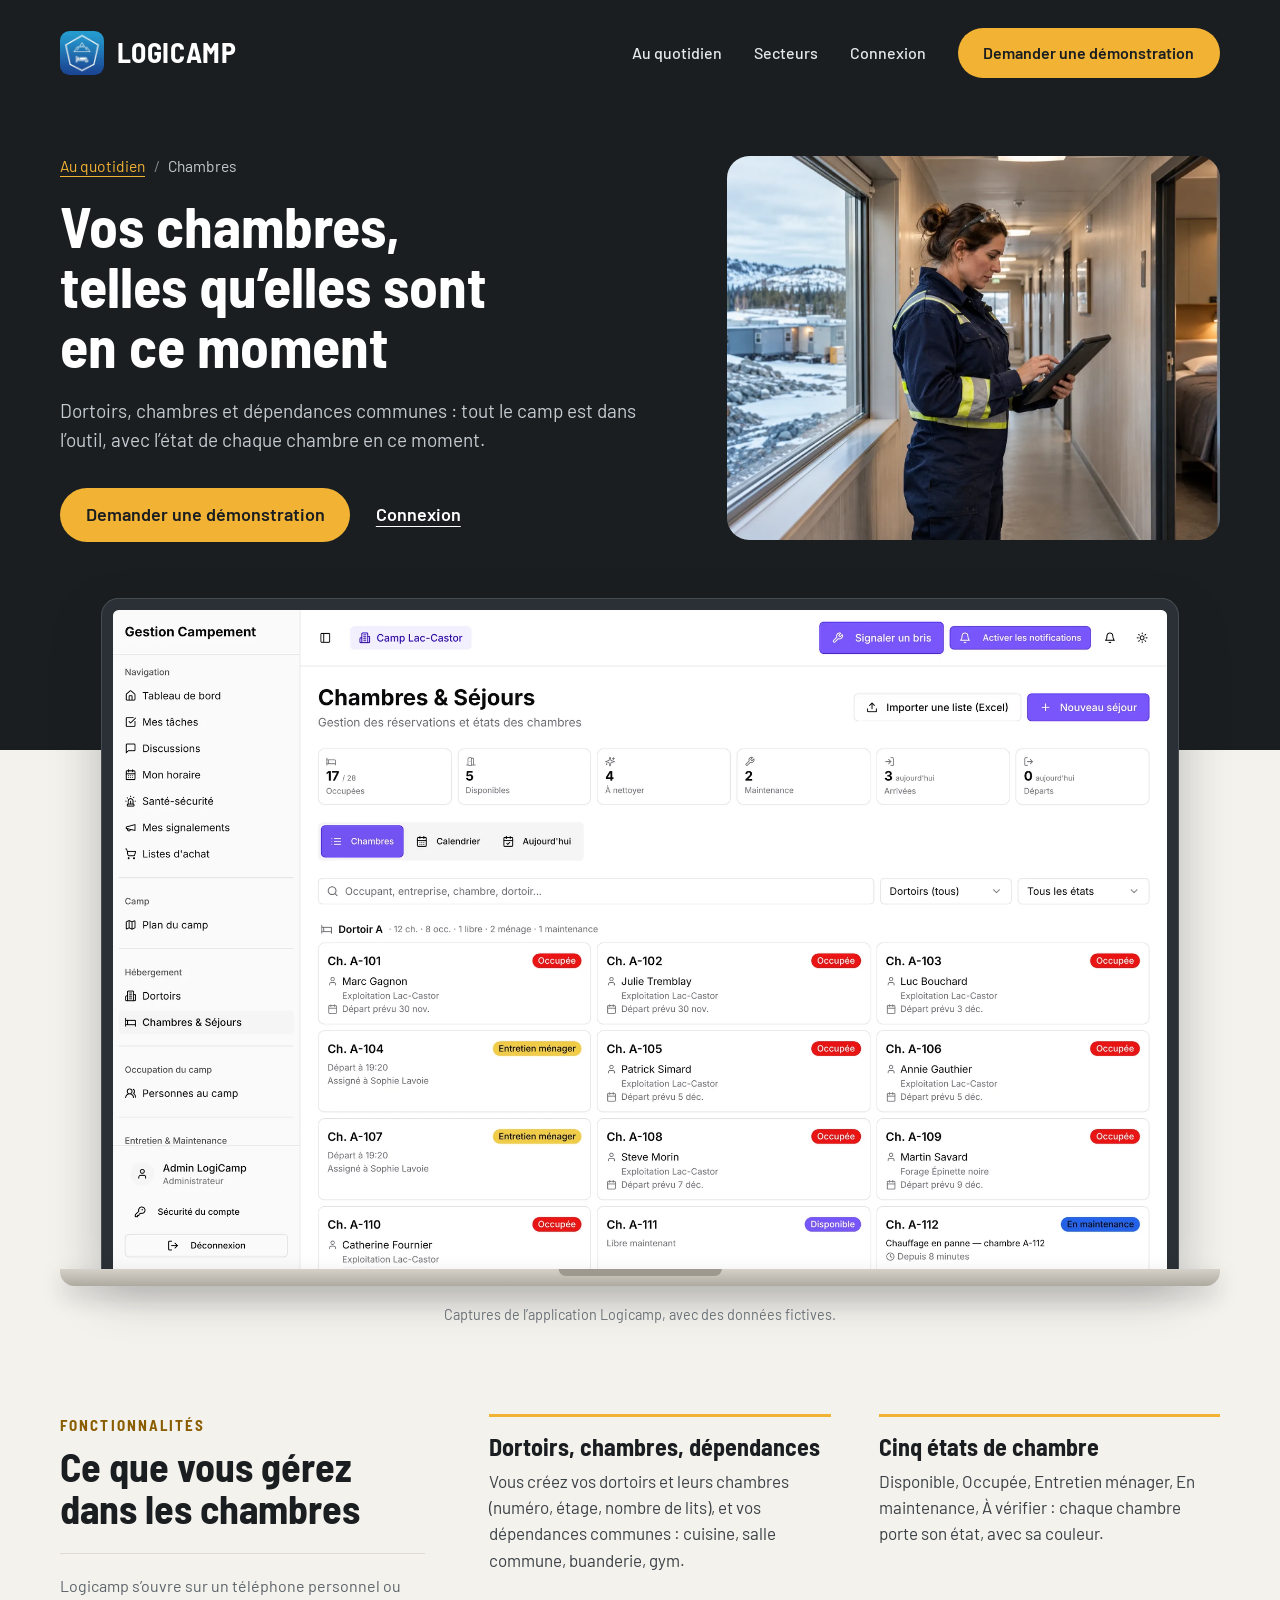
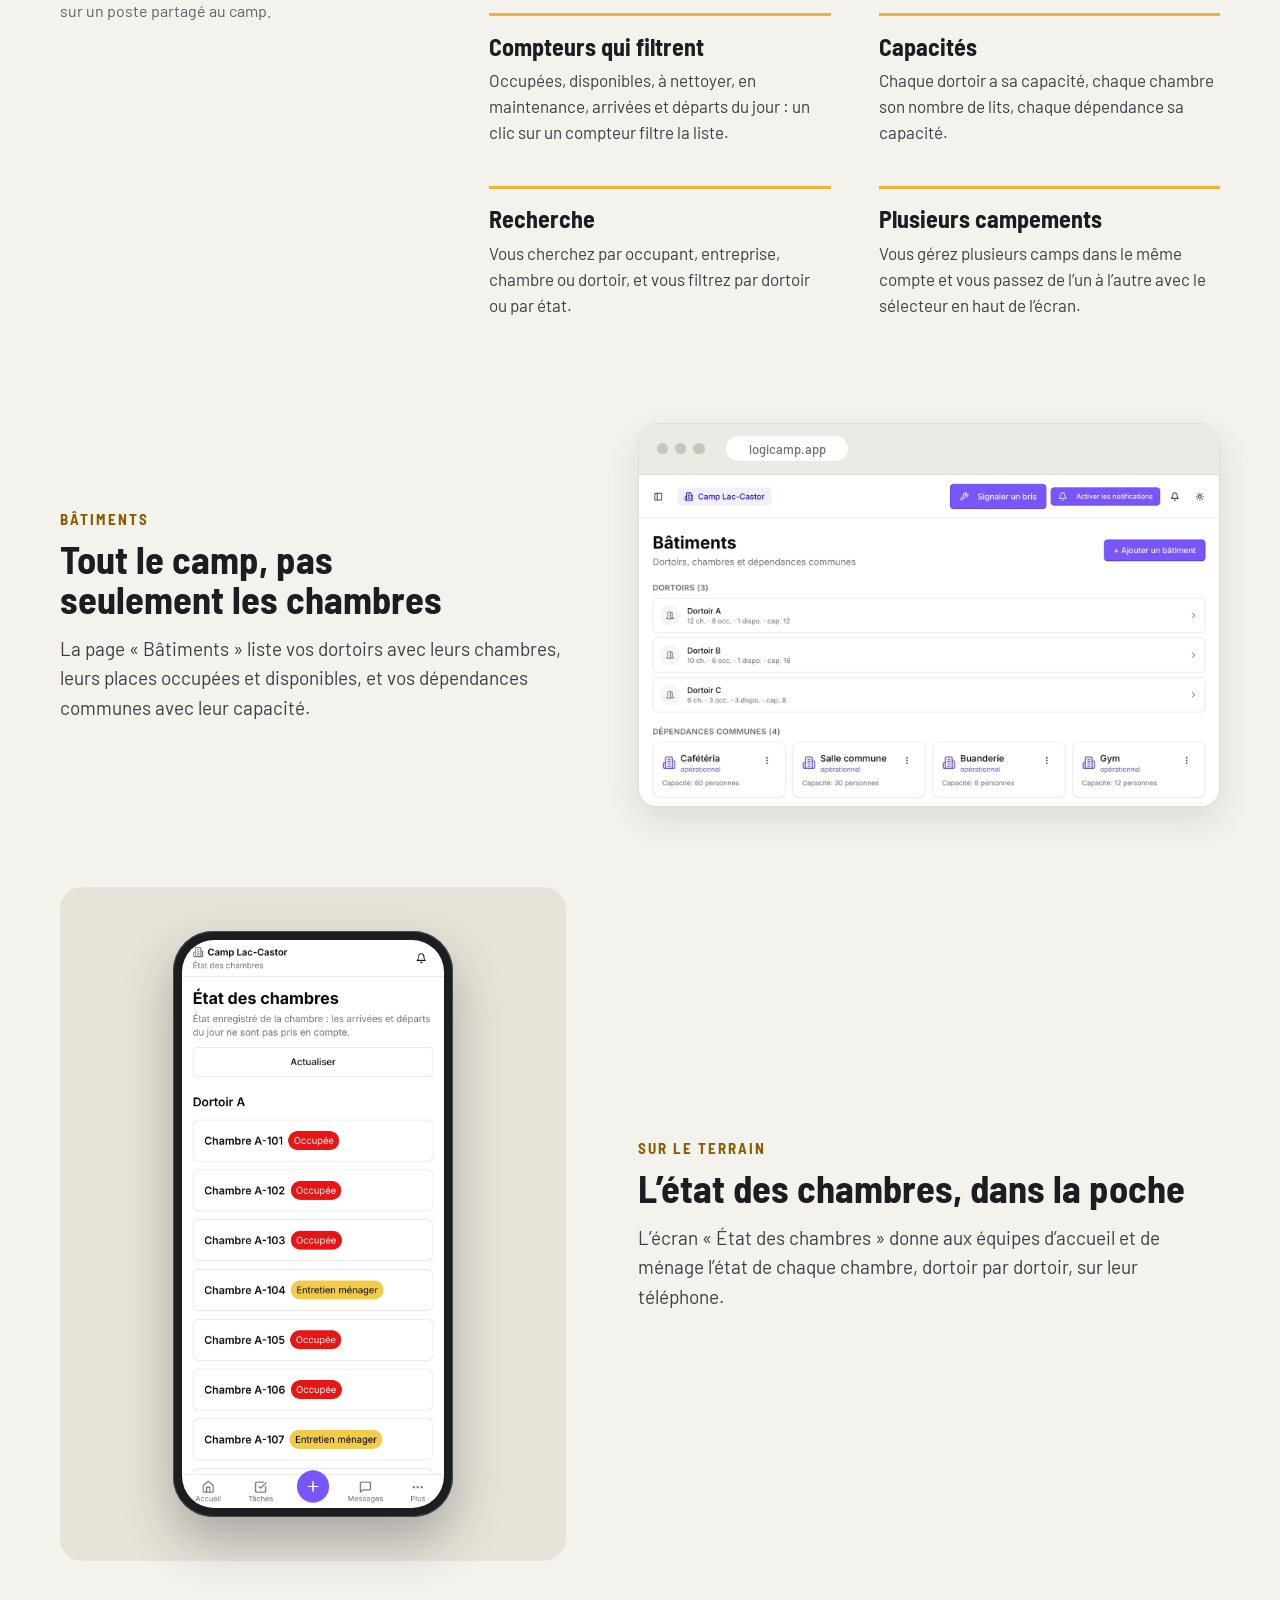
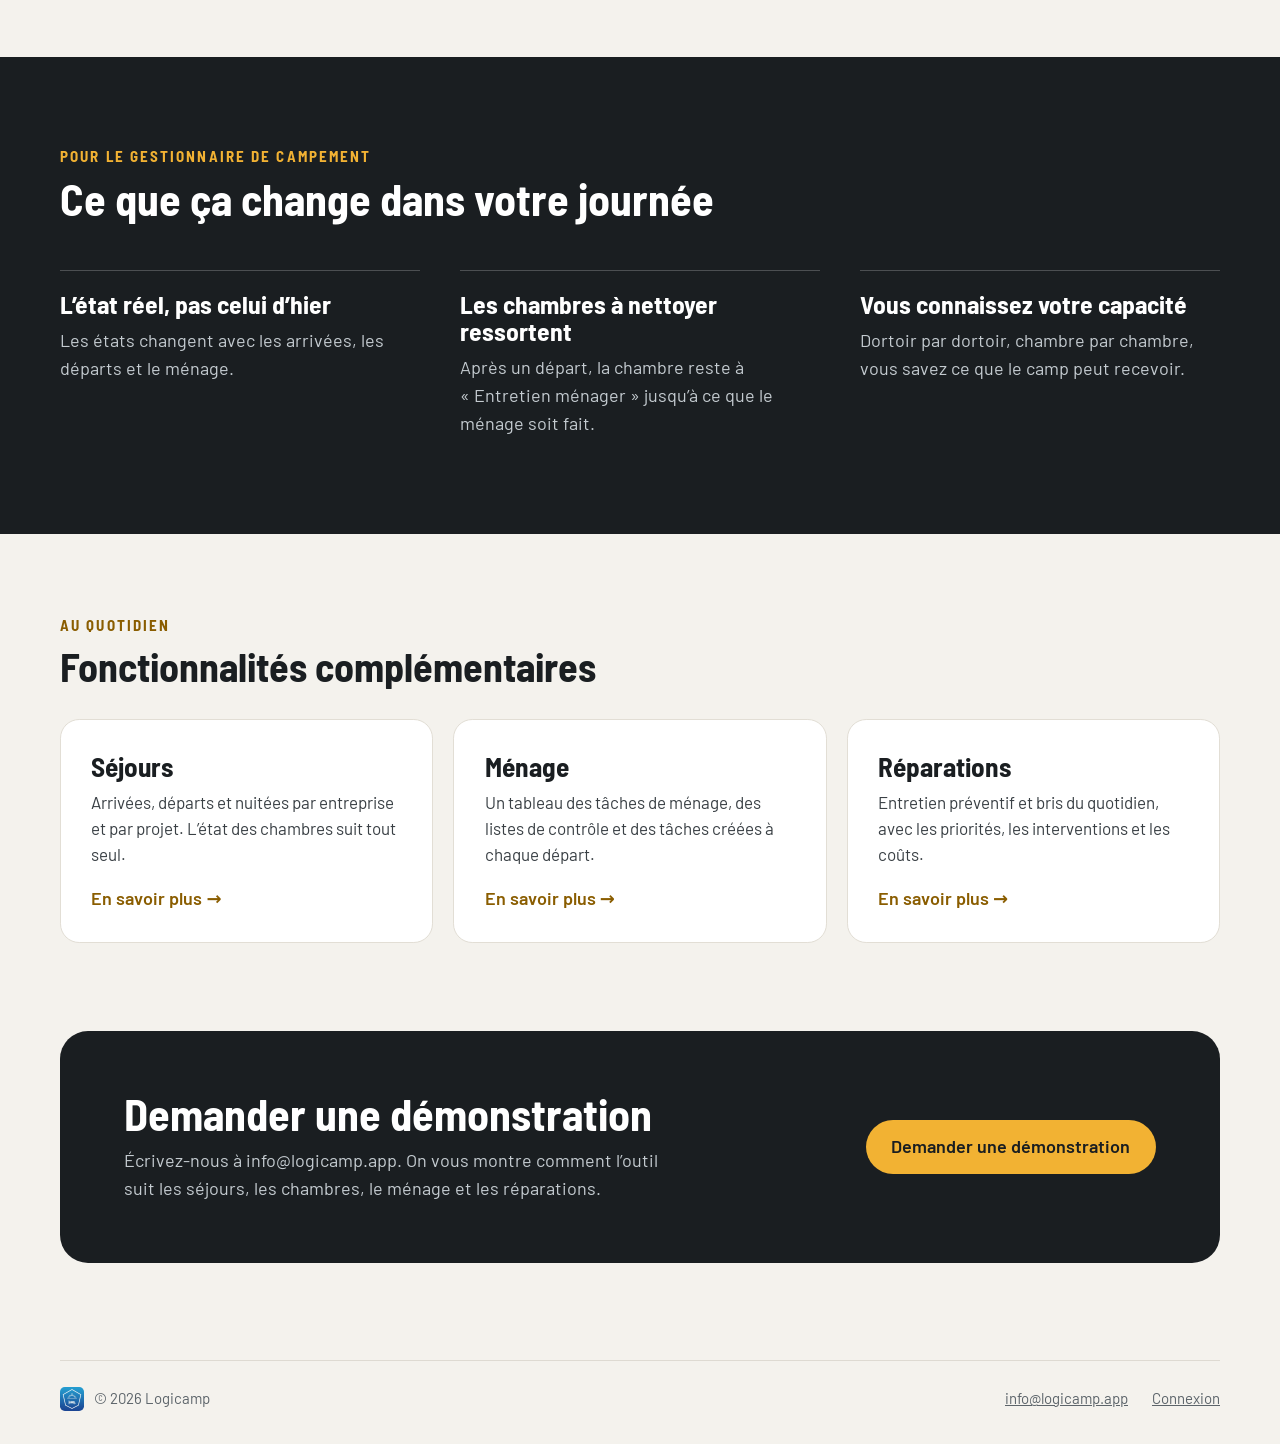
==== commit 97505680: "Mettre de vraies captures de Logicamp et un contenu vérifié dans le code Les quatre pages de volets " ====
--- a/chambres/index.html
+++ b/chambres/index.html
@@ -5,7 +5,7 @@
   <meta name="viewport" content="width=device-width, initial-scale=1">
 
   <title>Chambres — Logicamp</title>
-  <meta name="description" content="Gestion des chambres dans Logicamp : dortoirs, chambres et dépendances communes, avec le suivi en temps réel des états et des capacités.">
+  <meta name="description" content="Gestion des chambres dans Logicamp : dortoirs, chambres et dépendances communes, cinq états de chambre suivis en temps réel, capacités et filtres.">
   <link rel="canonical" href="https://logicamp.ca/chambres/">
   <meta name="theme-color" content="#1a1e21">
   <link rel="icon" type="image/png" sizes="192x192" href="/images/logo-logicamp.png">
@@ -16,7 +16,7 @@
   <meta property="og:site_name" content="Logicamp">
   <meta property="og:url" content="https://logicamp.ca/chambres/">
   <meta property="og:title" content="Chambres — Logicamp">
-  <meta property="og:description" content="Gestion des chambres dans Logicamp : dortoirs, chambres et dépendances communes, avec le suivi en temps réel des états et des capacités.">
+  <meta property="og:description" content="Gestion des chambres dans Logicamp : dortoirs, chambres et dépendances communes, cinq états de chambre suivis en temps réel, capacités et filtres.">
 
   <link rel="preload" href="/fonts/barlow-semi-condensed-latin-700-normal.woff2" as="font" type="font/woff2" crossorigin>
   <link rel="preload" href="/fonts/barlow-latin-400-normal.woff2" as="font" type="font/woff2" crossorigin>
@@ -42,25 +42,24 @@
         <div class="volet-tete__texte">
           <p class="fil"><a href="/#quotidien">Au quotidien</a> <span aria-hidden="true">/</span> Chambres</p>
           <h1>Vos chambres, telles qu’elles sont en ce moment</h1>
-          <p class="volet-tete__chapo">Dortoirs, chambres et dépendances communes : tout le camp est dans l’outil. Avant une arrivée, vous voyez quelles chambres sont à préparer.</p>
+          <p class="volet-tete__chapo">Dortoirs, chambres et dépendances communes : tout le camp est dans l’outil, avec l’état de chaque chambre en ce moment.</p>
           <div class="accueil__actions">
             <a class="pilule" href="mailto:info@logicamp.app">Demander une démonstration</a>
             <a class="lien-clair" href="https://logicamp.app">Connexion</a>
           </div>
         </div>
         <figure class="volet-tete__photo">
-          <img class="photo photo--camp-large" src="/images/gestionnaire-camp.webp" width="1448" height="1086" fetchpriority="high" alt="Gestionnaire de camp qui consulte une tablette dans le corridor des chambres">
+          <img class="photo photo--camp-large" src="/images/gestionnaire-camp.webp" width="1448" height="1086" alt="Gestionnaire de camp qui consulte une tablette dans le corridor des chambres">
         </figure>
       </section>
     </div>
 
     <section class="capture contenu" aria-label="Aperçu de l’application">
-        <figure class="capture__cadre">
-          <!-- Capture à fournir : remplacer le <div class="capture__vide"> par
-               <img class="capture__image" src="/images/captures/chambres-1.webp" alt="…"> -->
-          <div class="capture__barre" aria-hidden="true"><span></span><span></span><span></span><b>logicamp.app</b></div>
-          <div class="capture__vide" role="img" aria-label="Capture d’écran à fournir : la vue d’ensemble des chambres">Capture d’écran à fournir — la vue d’ensemble des chambres</div>
+        <figure class="portable">
+          <div class="portable__ecran"><img class="capture__image" src="/images/captures/chambres-1.webp" width="2000" height="1250" fetchpriority="high" alt="Écran « Chambres & Séjours » de Logicamp, vue « Chambres » : compteurs et cartes des chambres du Dortoir A avec leur état"></div>
+          <div class="portable__base" aria-hidden="true"></div>
         </figure>
+        <p class="capture__note">Captures de l’application Logicamp, avec des données fictives.</p>
     </section>
 
     <section class="fonctions contenu" aria-labelledby="titre-fonctions">
@@ -72,19 +71,27 @@
       <div class="fonctions__grille">
           <article class="fonction">
             <h3>Dortoirs, chambres, dépendances</h3>
-            <p>Vous gérez vos dortoirs, vos chambres et vos dépendances communes dans le même outil.</p>
+            <p>Vous créez vos dortoirs et leurs chambres (numéro, étage, nombre de lits), et vos dépendances communes : cuisine, salle commune, buanderie, gym.</p>
           </article>
           <article class="fonction">
-            <h3>États en temps réel</h3>
-            <p>L’état de chaque chambre est suivi en temps réel, site par site.</p>
+            <h3>Cinq états de chambre</h3>
+            <p>Disponible, Occupée, Entretien ménager, En maintenance, À vérifier : chaque chambre porte son état, avec sa couleur.</p>
+          </article>
+          <article class="fonction">
+            <h3>Compteurs qui filtrent</h3>
+            <p>Occupées, disponibles, à nettoyer, en maintenance, arrivées et départs du jour : un clic sur un compteur filtre la liste.</p>
           </article>
           <article class="fonction">
             <h3>Capacités</h3>
-            <p>La capacité de chaque espace est suivie : vous savez ce que chaque dortoir et chaque chambre peut recevoir.</p>
+            <p>Chaque dortoir a sa capacité, chaque chambre son nombre de lits, chaque dépendance sa capacité.</p>
           </article>
           <article class="fonction">
-            <h3>Préparation avant les arrivées</h3>
-            <p>Avant une arrivée ou une relève, vous voyez quelles chambres sont à préparer.</p>
+            <h3>Recherche</h3>
+            <p>Vous cherchez par occupant, entreprise, chambre ou dortoir, et vous filtrez par dortoir ou par état.</p>
+          </article>
+          <article class="fonction">
+            <h3>Plusieurs campements</h3>
+            <p>Vous gérez plusieurs camps dans le même compte et vous passez de l’un à l’autre avec le sélecteur en haut de l’écran.</p>
           </article>
       </div>
     </section>
@@ -92,29 +99,24 @@
     <section class="apercus contenu" aria-label="Chambres dans l’application">
       <div class="apercu">
         <div class="apercu__texte">
-          <p class="surtitre">Avant une relève</p>
-          <h2>Les chambres à préparer, sans faire le tour</h2>
-          <p>La veille d’une relève, vous ouvrez l’outil et vous voyez l’état de chaque chambre. Pas besoin d’aller cogner aux portes pour savoir lesquelles sont prêtes.</p>
+          <p class="surtitre">Bâtiments</p>
+          <h2>Tout le camp, pas seulement les chambres</h2>
+          <p>La page « Bâtiments » liste vos dortoirs avec leurs chambres, leurs places occupées et disponibles, et vos dépendances communes avec leur capacité.</p>
         </div>
         <figure class="capture__cadre capture__cadre--petit">
-          <!-- Capture à fournir : remplacer le <div class="capture__vide"> par
-               <img class="capture__image" src="/images/captures/chambres-2.webp" alt="…"> -->
           <div class="capture__barre" aria-hidden="true"><span></span><span></span><span></span><b>logicamp.app</b></div>
-          <div class="capture__vide" role="img" aria-label="Capture d’écran à fournir : les chambres à préparer">Capture d’écran à fournir — les chambres à préparer</div>
+          <img class="capture__image" src="/images/captures/chambres-2.webp" width="1500" height="856" loading="lazy" alt="Page « Bâtiments » : trois dortoirs et quatre dépendances communes avec leur capacité">
         </figure>
       </div>
       <div class="apercu apercu--inverse">
         <div class="apercu__texte">
-          <p class="surtitre">Site par site</p>
-          <h2>Tout le camp, pas seulement les chambres</h2>
-          <p>Les dortoirs et les dépendances communes sont suivis au même endroit que les chambres, avec leur état et leur capacité.</p>
+          <p class="surtitre">Sur le terrain</p>
+          <h2>L’état des chambres, dans la poche</h2>
+          <p>L’écran « État des chambres » donne aux équipes d’accueil et de ménage l’état de chaque chambre, dortoir par dortoir, sur leur téléphone.</p>
         </div>
-        <figure class="capture__cadre capture__cadre--petit">
-          <!-- Capture à fournir : remplacer le <div class="capture__vide"> par
-               <img class="capture__image" src="/images/captures/chambres-3.webp" alt="…"> -->
-          <div class="capture__barre" aria-hidden="true"><span></span><span></span><span></span><b>logicamp.app</b></div>
-          <div class="capture__vide" role="img" aria-label="Capture d’écran à fournir : un dortoir ou une dépendance commune">Capture d’écran à fournir — un dortoir ou une dépendance commune</div>
-        </figure>
+        <div class="scene">
+          <figure class="telephone"><img class="capture__image" src="/images/captures/chambres-3.webp" width="780" height="1688" loading="lazy" alt="Écran « État des chambres » sur téléphone : chambres du Dortoir A, occupées ou en entretien ménager"></figure>
+        </div>
       </div>
     </section>
 
@@ -125,11 +127,11 @@
         <div class="avantages__grille">
           <article class="avantage">
             <h3>L’état réel, pas celui d’hier</h3>
-            <p>L’état des chambres est suivi en temps réel : vous décidez avec la bonne information.</p>
+            <p>Les états changent avec les arrivées, les départs et le ménage.</p>
           </article>
           <article class="avantage">
-            <h3>Les arrivées se préparent d’avance</h3>
-            <p>Vous savez quelles chambres préparer avant que le monde arrive.</p>
+            <h3>Les chambres à nettoyer ressortent</h3>
+            <p>Après un départ, la chambre reste à « Entretien ménager » jusqu’à ce que le ménage soit fait.</p>
           </article>
           <article class="avantage">
             <h3>Vous connaissez votre capacité</h3>
@@ -146,12 +148,12 @@
         <div class="autres__grille">
           <a class="volet volet--carte" href="/sejours/">
             <h3>Séjours</h3>
-            <p>Arrivées, départs et nuitées par projet. L’état des chambres suit tout seul.</p>
+            <p>Arrivées, départs et nuitées par entreprise et par projet. L’état des chambres suit tout seul.</p>
             <span class="volet__suite">En savoir plus</span>
           </a>
           <a class="volet volet--carte" href="/menage/">
             <h3>Ménage</h3>
-            <p>Un tableau des tâches de nettoyage, des listes de vérification et des tâches créées au départ.</p>
+            <p>Un tableau des tâches de ménage, des listes de contrôle et des tâches créées à chaque départ.</p>
             <span class="volet__suite">En savoir plus</span>
           </a>
           <a class="volet volet--carte" href="/reparations/">
--- a/styles.css
+++ b/styles.css
@@ -540,22 +540,75 @@
   height: auto;
 }
 
-/* Emplacement temporaire, en attendant la vraie capture d'écran. */
-.capture__vide {
-  display: grid;
-  place-items: center;
-  aspect-ratio: 16 / 9;
-  padding: 1.5rem;
-  background: repeating-linear-gradient(135deg, rgba(26, 30, 33, 0.045) 0 2px, transparent 2px 16px), #f7f5f0;
-  font-size: 0.8125rem;
-  letter-spacing: 0.06em;
-  text-transform: uppercase;
+.capture__note {
+  margin-top: 1.1rem;
+  font-size: 0.9rem;
   text-align: center;
   color: #6b7379;
 }
 
-.capture__cadre--petit .capture__vide {
-  aspect-ratio: 4 / 3;
+/* Cadre d'ordinateur portable, pour la grande capture. */
+
+.portable {
+  margin: 0 3.5%;
+}
+
+.portable__ecran {
+  overflow: hidden;
+  padding: 0.7rem 0.7rem 0;
+  border: 1px solid #454d53;
+  border-bottom: 0;
+  border-radius: 1.1rem 1.1rem 0 0;
+  background: #2a3035;
+  box-shadow: 0 22px 50px rgba(26, 30, 33, 0.28);
+}
+
+.portable__ecran .capture__image {
+  border-radius: 0.35rem 0.35rem 0 0;
+}
+
+.portable__base {
+  position: relative;
+  height: 1.05rem;
+  margin: 0 -3.8%;
+  border-radius: 0 0 0.9rem 0.9rem;
+  background: linear-gradient(#d5d1c8, #aeaaa0);
+  box-shadow: 0 10px 24px rgba(26, 30, 33, 0.18);
+}
+
+.portable__base::before {
+  content: "";
+  position: absolute;
+  top: 0;
+  left: 50%;
+  width: 14%;
+  height: 0.4rem;
+  border-radius: 0 0 0.5rem 0.5rem;
+  background: #9d998f;
+  transform: translateX(-50%);
+}
+
+/* Cadre de téléphone, posé sur un fond teinté. */
+
+.scene {
+  display: grid;
+  place-items: center;
+  padding: 2.75rem 1.5rem;
+  border-radius: 1.4rem;
+  background: #e7e3d9;
+}
+
+.telephone {
+  position: relative;
+  width: min(17.5rem, 78%);
+  padding: 0.55rem;
+  border-radius: 2.5rem;
+  background: var(--nuit);
+  box-shadow: 0 24px 50px rgba(26, 30, 33, 0.3), inset 0 0 0 1px #454d53;
+}
+
+.telephone .capture__image {
+  border-radius: 2rem;
 }
 
 /* Fonctionnalités détaillées */
